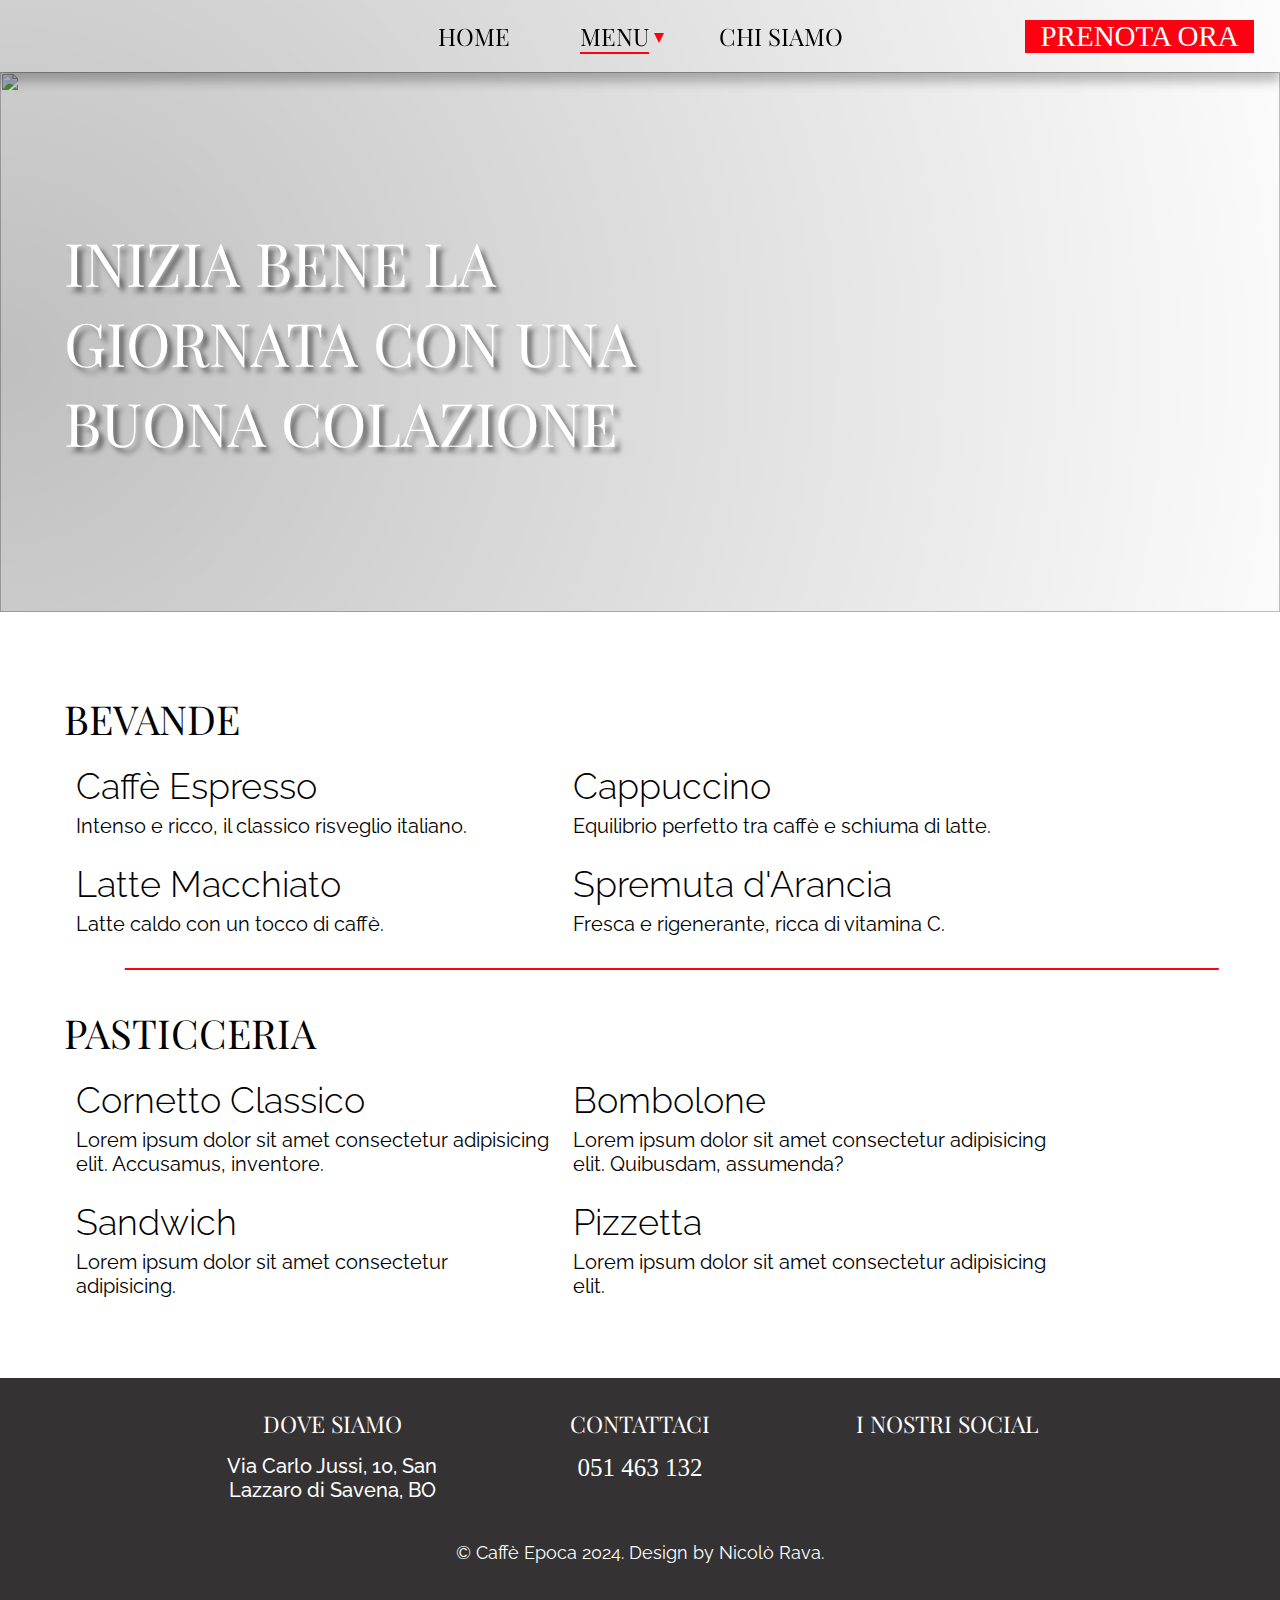
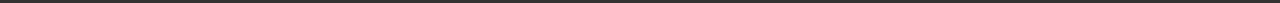
==== aperitivi.html @ e0f31b3a "Add files via upload" ====
<!DOCTYPE html>
<html lang="it">

<head>

    <!-- SET UP -->
    
    <meta charset="UTF-8">
    <meta name="viewport" content="width=device-width, initial-scale=1.0">


    <!-- TITLE -->

    <title>Home</title>


    <!-- LINK -->

    <link rel="stylesheet" href="style.css">

    <!-- GOOGLE FONT -->

    <link rel="preconnect" href="https://fonts.googleapis.com">
<link rel="preconnect" href="https://fonts.gstatic.com" crossorigin>
<link href="https://fonts.googleapis.com/css2?family=Playfair+Display:ital,wght@0,400..900;1,400..900&family=Raleway:ital,wght@0,100..900;1,100..900&display=swap" rel="stylesheet">

</head>

<body>

    <header>

        <nav class="desktop-nav">

            <img src="img/caffe-epoca-logo.svg" alt="" class="logo">

            <ul>
                <li><a href="home.html">HOME</a></li>
                <li class="tendina-button"><p class="tendina-button-text attiva" aria-current="page">MENU</p>
                    <ul class="tendina">
                        <li><a href="colazioni.html">COLAZIONI</a></li>
                        <li><a href="aperitivi.html">APERITIVI</a></li>
                    </ul>
                </li>
                <li><a href="chisiamo.html">CHI SIAMO</a></li>
            </ul>
            
            
            <a href="tel:0516251024" class="cta-nav">Prenota Ora</a>

        </nav>

        <nav class="mobile-nav" id="mobile-nav">

            <ul class="mobile-nav-list">
                
                <img src="img/caffe-epoca-logo.svg" alt="" class="logo">

                <li><a href="home.html">HOME</a></li>
                <li class="tendina-button"><p class="tendina-button-text attiva" aria-current="page">MENU</p>
                    <ul class="tendina">
                        <li><a href="colazioni.html">COLAZIONI</a></li>
                        <li><a href="aperitivi.html">APERITIVI</a></li>
                    </ul>
                </li>
                <li><a href="chisiamo.html">CHI SIAMO</a></li>

                <a href="tel:051463132" class="cta-nav">Prenota Ora</a>
            
            </ul>
            
        </nav>

        <button class="mobile-nav-toggle" aria-controls="mobile-nav" aria-expanded="false">

            <div class="iconrow icon-row-a"></div>
            <div class="iconrow icon-row-b"></div>
            <div class="iconrow icon-row-c"></div>
        
            <span class="visually-hidden">Menu</span>

        </button>
    
    </header>

    <main>

        <section class="hero-menus hero-colazione">

            <img src="img/hero-aperitivi.png" alt="" class="hero-colazione-img">
            <h1>INIZIA BENE LA GIORNATA CON UNA BUONA COLAZIONE</h1>

        </section>

        <section class="menu-section main-colazione">

            <div class="tipo-di-portata bevande">
                <h2>BEVANDE</h2>
                <div class=" portate-del-menu bevande-colazione">

                    <div class="portata">
                        <h3>Caffè Espresso</h3>
                        <p>Intenso e ricco, il classico risveglio italiano.</p>
                    </div>

                    <div class="portata">
                        <h3>Cappuccino</h3>
                        <p>Equilibrio perfetto tra caffè e schiuma di latte.</p>
                    </div>

                    <div class="portata">
                        <h3>Latte Macchiato</h3>
                        <p>Latte caldo con un tocco di caffè.</p>
                    </div>

                    <div class="portata">
                        <h3>Spremuta d'Arancia</h3>
                        <p>Fresca e rigenerante, ricca di vitamina C.</p>
                    </div>

                </div>

            </div>

            <div class="tipo-di-portata cibo">
                <h2>PASTICCERIA</h2>
                <div class=" portate-del-menu cibo-colazione">

                    <div class="portata">
                        <h3>Cornetto Classico</h3>
                        <p>Lorem ipsum dolor sit amet consectetur adipisicing elit. Accusamus, inventore.</p>
                    </div>

                    <div class="portata">
                        <h3>Bombolone</h3>
                        <p>Lorem ipsum dolor sit amet consectetur adipisicing elit. Quibusdam, assumenda?</p>
                    </div>

                    <div class="portata">
                        <h3>Sandwich</h3>
                        <p>Lorem ipsum dolor sit amet consectetur adipisicing.</p>
                    </div>

                    <div class="portata">
                        <h3>Pizzetta</h3>
                        <p>Lorem ipsum dolor sit amet consectetur adipisicing elit.</p>
                    </div>

                </div>

            </div>

        </section>

    </main>

        <!-- FOOTER -->

        <footer>

            <div class="info-wrap">

                <div class="footer-clm">

                    <h4>Dove Siamo</h4>
                    <p>Via Carlo Jussi, 10, San Lazzaro di Savena, BO</p>

                </div>
                <div class="footer-clm">

                    <h4>Contattaci</h4>
                    <a href="tel:051463132">051 463 132</a>

                </div>
                <div class="footer-clm">
                    <h4>I Nostri Social</h4>
                    <div class="social-icons">
                        <a href="https://www.facebook.com/people/Caff%C3%A8-Epoca/100045410925925/?locale=it_IT" target="_blank"><img src="img/facebook.png" alt=""></a>
                        <a href="https://www.instagram.com/caffe.epoca/" target="_blank"><img src="img/instagram.png" alt=""></a>
                    </div>
                </div>

            </div>

            <p class="copyright">&copy Caffè Epoca 2024. Design by Nicolò Rava.</p>

        </footer>

    </main>

    <script src="script.js"></script>

</body>
</html>
---- style.css ----
:root{


    /* HEADLINE */

    --ff-hl: "Playfair Display", serif;
    --fs-hero: 3rem;
    --fs-h2: 4rem;
    --fs-h3: 3.6rem;
    --fs-h4: 2.3rem;


    /*PARAGRAFI*/

    --ff-p: "Raleway", sans-serif;


    /* HEADER */

    --fs-header: 2.4rem;
    --ff-header: "Playfair Display", serif;


    /* WEIGHT */

    --light: 200;
    --semi-light: 300;
    --regular: 400;
    --mid: 500;
    --semi-bold: 600;
    --bold: 700;


    /*COLORI*/

    --rosso: #FF0012;
    --grigio: #343232;
    --shadow: rgba(0, 0, 0, 0.25);
}

html{ scroll-behavior: smooth;
    font-size: clamp(7px, 1vw, 10px);
 }

html p{ font-size: clamp(15px, 2vw, 20px)}

 *{
    box-sizing: border-box;
    margin: 0;
    padding: 0;
 }

 body{
    margin: 0;
    overflow-x: hidden;
 }

 img{
    display: block;
    max-width: 100% ;
 }



h1{
    font-family: var(--ff-hl);
    font-weight: 400;
}

h2{
    font-family: var(--ff-hl);
    font-weight: 400;
    font-size: var(--fs-h2);
}

h3{
    font-family: var(--ff-hl);
    font-weight: 400;
    font-size: var(--fs-h3);
}

h4{
    font-family: var(--ff-hl);
    font-weight: 400;
    font-size: var(--fs-h4);
}

p{ font-family: var(--ff-p); font-weight: var(--regular);}

a{  text-decoration: none; color: currentColor;}

li{ list-style: none;}

/* HOME */

/* HEADER */

header{
    position: sticky;
    top: 0;
    padding-block: 5px;
    background-image: url(img/bg-marmo-header.png);
    background-size: 100% 100%;
    z-index: 100;
    box-shadow: 0 10px 10px var(--shadow);

}

.desktop-nav{
    display: grid;
    grid-template-columns: 1fr 60% 1fr;
}

.logo{
    margin-left: 2vw;
    align-self: center ;
}

ul{
    display: flex;
    align-items: center;
    justify-content: center;
    gap: 70px;
    margin-block: 15px;
}

li{
    font-family: var(--ff-header);
    font-size: var(--fs-header);
    position: relative;
}

li a{
    font-family: var(--ff-header);
    font-size: var(--fs-header);
    position: relative;
}

.tendina {
    display: none;
    position: absolute;
    top: calc(100% + .5rem);
    left: 50%;
    transform: translateX(-50%);
    padding-inline: 1.5em;
    padding-block: .5em;
    text-align: center;
    background-color: rgba(255, 255, 255, 0.629);
    backdrop-filter: blur(10px);
    -webkit-backdrop-filter: blur(10px);
    box-shadow: 
    5px 5px 5px var(--shadow),
    -5px 5px 5px var(--shadow);
    
    li:nth-child(1){
    position: relative;
    }

    li:nth-child(1)::after{
        content: '';
        position: absolute;
        left: 50%;
        transform: translateX(-50%);
        bottom: -13px;
        height: 2px;
        width: 80%;
        background: var(--rosso);
    }

    li:nth-child(2){
        margin-top: 20px;
    }
} 

.tendina.show-desktop{
    display: block;
}

.tendina-button{
    cursor: pointer;
}

.tendina-button-text{
    position: relative;
    width: max-content;
    font-family: var(--ff-header);
    font-size: var(--fs-header);
}

.tendina-button-text::before{
    content: '';
    position: absolute;
    top: 50%;
    transform: translateY(-30%);
    left: 108%;
    width: 0;
    height: 0;
    border-right: 5px solid transparent;
    border-left: 5px solid transparent;
    border-top: 10px solid var(--rosso);
}


.attiva{
    position: relative;
}

.attiva::after{
    content: '';
    position: absolute;
    bottom: -2px;
    left: 0;
    height: 2px;
    width: 100%;
    background-color: var(--rosso);
}

.attiva a:hover::after {
    transform: scaleX(0);
}


li:not(.tendina>*)::after{
    content:'';
    position:absolute;
    bottom:-4px;
    left:0;
    height:2px;
    background-color:var(--rosso);
    transform:scaleX(0);
    transition:transform 0.3s;
    width:100%;
}

li:not(.tendina>*):hover::after{
            transform:scaleX(1);
}



.cta-nav{
    background-color: var(--rosso);
    color: white;
    font-size: 2.9rem;
    text-transform: uppercase;
    margin-block: auto;
    margin-right: 2vw;
    place-self: end;
    padding-inline: .54em;
    height: min-content;
    width: max-content;
}


.mobile-nav, .mobile-nav-toggle{ display: none}

.visually-hidden{
    position: absolute;
    width: 1px;
    height: 1px;
    padding: 0;
    margin: -1px;
    overflow: hidden;
    clip: rect( 0, 0, 0, 0);
    white-space: nowrap;
    border: 0;
}

.hamburger-icon{
    display: none;
}

@media(max-width: 880px){

    .desktop-nav{ display: none;}

    header.white-bg{
        background: white;
        -webkit-backdrop-filter: none;
        backdrop-filter: none;
    }

    .mobile-nav{
        display: block;
        height: 100vh;
        width: 100vw;
        position: fixed;
        top:0;
        left: 100%;
        display: flex;
        align-items: center;
        justify-content: center;
        background: white;
        transition: transform ease-in-out 1.2s;
        z-index: 5;

        .mobile-nav-list{
            flex-direction: column;
        }

    }

    .mobile-nav.visible{
        position: fixed;
        top: 0;
        transform: translateX(-100%);
        z-index: 5;
    }

    .mobile-nav-toggle {
        display: flex;
        flex-direction: column;
        gap: 5px;
        margin-inline: auto;
        padding-block: 10px;
        width: 35px;
        background: none;
        border: none;
        cursor: pointer;
        position: relative;
        z-index: 10;
    }

    .iconrow {
        background-color: var(--rosso);
        width: 35px;
        height: 3px;
        transition: transform 1.3s, opacity 400ms linear;
    }

    .open.icon-row-a {
        transform: translateY(8px) rotate(45deg);
        z-index: 10;
    }

    .open.icon-row-b {
        opacity: 0;
    }

    .open.icon-row-c {
        transform: translateY(-8px) rotate(-45deg);
        z-index: 10;
    }

    .tendina-button-text{
        align-self: center;
        text-align: center;
        left: 50%;
        transform: translateX(-50%);
    }

    .tendina{
        display: none;
        text-align: center;
        background-color: white;
        box-shadow: none;

        li:nth-child(1)::after{
            content: '';
            display: none;
        }
    } 

    .tendina.show-desktop{
        display: none;
    }

    .tendina.show-mobile {
        display: block;    
        position: relative;
        top: 0px;
        left: 50%;
        transform: translateX(-50%);
    }

    .cta-nav{ margin: 0;
    align-self: center ;}

    .menu-img{
        z-index: 100;
    }



}


/* HERO HOME */

.hero-home{
    position: relative;
    display: flex;
    flex-direction: column;
    gap: 50px;
    margin-inline: auto;
    margin-block: 50px;
    text-align: center;
}

.hero-home-wrap{
    display: flex;
    align-items: center;
    gap: 30px;
    justify-content: center;

    img{ width: 250px;}

    h1{ font-size: var(--fs-hero);}
}
.subheader-hero{
    margin-top: 15px;
    font-size: var(--fs-header);
}

.hero-home-imgs{
    display: grid;
    grid-template-columns: 1fr 50% 1fr;
    gap: 30px;
    width: 100%;
    height: 550px;
    place-items: center;
    margin-inline: auto;
    justify-content: center ;
    background-image: url(img/hero-bg-marmo.png);
    background-repeat: no-repeat;
    background-size: 100% 100%;
    box-shadow: 
        0px 10px 10px var(--shadow),
        0 -10px 10px var(--shadow);
        height: max-content;

    .img-laterali-s,
    .img-laterali-d{ height: 50%; object-fit: cover;}

    .img-laterali-d{ place-self: center start;}
    .img-laterali-s{ place-self: center end;}
}

/* LINK HERO SERV */

.link-hero-serv{
    display: flex;
    justify-content: center;
    align-items: center;
    margin-inline: 10%;
    position: relative;
    margin-top: 85px;
}

@media (max-width: 960px) {

    .hero-home{
        margin-bottom: 30px;
    }

    .hero-home-wrap{
        flex-direction: column;
        gap: 20px;

        img{width:175px}
    }

    .hero-home-imgs{
        display: flex;
        flex-direction: column;
        align-items: center;
        justify-content: center;
        background-image: url(img/hero-bg-marmo.png);
        background-repeat: no-repeat;
        background-size: 100% 30%;
        background-repeat: repeat-y;
        padding-block: 20px;

        img:not(.img-centrale){
            width: 65%
        }
    }

    .link-hero-serv{
        margin-top: 0px;
        width: 90%;
        margin-inline: auto;
    }

}

/* SERVIZI */

.servizi{
    display: block;
    margin: auto;
    text-align: center;
    color: white;   
    background-color: var(--grigio);
    width: 50%;
    padding: 50px;
}

.contenitore-servizi{
    background-clip: text;
    display: block;
    margin: auto;
}

.servizio{
    display: flex;
    justify-content: center;
    align-items: center;

    img{ width:50%; object-fit:cover;}
}

.servizio-text{
    width: 50%;
    p{ width: 80%; margin-inline: auto; margin-top: 10px;}
}

@media (max-width: 1300px){
    .servizi{
        width: 80%;
        padding: 0;
    }
}

@media (max-width: 960px){
    .servizi{
        width: 100%;
        padding: 0;
    }

    .servizio-text{
        p{display: none;}
        h2{
            font-size: calc(var(--fs-h2) * .85);
        }
    }
}


/* REVIEW */

.review-section{
    display: block;
    margin-inline: auto;
    text-align: center;
    margin-block: 55px;

    h2{ margin-bottom: 30px;}
}

.reviews{
    display: flex;
    justify-content: center;
    gap: 10%;
    margin-inline: 20px;
}


.card-review{
    background-image:
        linear-gradient(rgba(0, 0, 0, 0.269), black),
        url(img/bg-review-provv.png);
    background-repeat: no-repeat;
    height: 400px;
    width: 290px;
    padding-top: 45px;
    color: white;
    box-shadow: 14px 14px 8px var(--shadow);

    h3,
    p {
        /* width: 80%; */
        margin-inline: auto;
        text-align: center;
    }

    h3{
        margin-bottom: 15px;
    }

    p{
        font-weight: var(--regular);
       font-size: 16px;
       line-height: 150%;
       width: 80%;
    }

    .stelle{
        display: block;
        margin-inline: auto;
        margin-bottom: 15px;
        width: 40%;
    }
}

@media (max-width: 880px) {
    .reviews{
        flex-direction: column;
        gap: 40px;
        align-items: center;
    }

    .card-review{
        height: max-content;
        padding-bottom: 50px;
        margin: 0;
    }
}


/* MAPPA */

.mappa-section{
    margin-block: 100px;
    display: block;
    margin-inline: auto;
    text-align: center;
    overflow: hidden;
    h2{ margin-bottom: 30px;}
}

.contenitore-mappa{
    display: block;
    margin-inline: auto;
    position: relative;
    width: 80%;
}


.mappa-text{
    position: absolute;
    top: 5%;
    right: 2.1%;
    text-align: left;
    color: white;
    background-color: var(--grigio);
    padding: 2em;
    z-index: 5;
}

.mappa{
    display: block;
    position: relative;
    width: 100%;
    margin-inline: auto;
    margin-block: 0;
}

.mappa-iframe{
    position: relative;
    width: 100%;
    height: 100%;
    aspect-ratio: 16 / 6;
    margin-inline: auto;
}

.mappa::after,
.mappa::before{
    content: '';
    position: absolute;
    width: 70px;
    aspect-ratio: 1;
    box-shadow: 0px 15px 10px -15px black;
    z-index: 5;
}

.mappa::before{
    top: -40px;
    left: -40px;
    rotate: -45deg;
    background-color: white;
}

.mappa::after{
    bottom: -40px;
    right: -40px;
    rotate: 135deg;
    background-color: white;
}

@media (max-width: 960px){

    .mappa-section{
        margin-block: 50px;
        h2{ margin-bottom: 30px;}
    }

    .mappa{
        width: 100%;
        aspect-ratio: 16 / 12;
    }

    .mappa-text{
        display: block;
        position: relative;
        left: 0;
        text-align: left;
        color: white;
        background-color: var(--grigio);
        padding: 2em;
        margin-inline: auto;
        width: 80%;
    }

    .contenitore-mappa{
        display: flex;
        flex-direction: column;
        gap: 30px;
        width: 100%;
    }
}


/* FOOTER */

footer{
    background-color: var(--grigio);
    display: flex;
    flex-direction: column;
    align-items: center;
    justify-content: center;
}


.info-wrap{
    margin-top: 30px;
    display: flex;
    text-align: center;
    gap: 3%;
    width: 70%;

    p{
        color: white;
        font-weight: var(--mid);
        text-align: center;
    }

    h4{
        color: white;
        font-weight: var(--mid);
        text-align: center;
    }
    
    a{
        color: white;
        font-size: clamp(20px , 2vw, 25px);
    }
}

.footer-clm{
    width: 100%;
    display: flex;
    flex-direction: column;
    gap: 15px;

    h4{
        font-size: var(--fs-h4);
        font-weight: var(--regular);
        text-transform: uppercase;
    }
}

.social-icons{
    display: flex;
    gap: 10%;
    justify-content: center;

    img{
        width: 60px;
    }
}

.copyright{
    margin-block: 40px;
    color: white;
    font-size: clamp(13px, 2vw, 18px);
}

@media (max-width: 700px) {
    .info-wrap{
        flex-direction: column;
        gap: 30px;

        img{
            width: 50px;
        }
    }
}


/* MENU */

/* COLAZIONE */

/* HERO COLAZIONE */

.hero-menus{
    position: relative;
    height: 60vh;

    img{
        position: fixed;
        width: 100%;
        height: 60vh;
        object-fit: cover;
        z-index: -2;
        
        }

    h1{
        font-size: 6rem;
        color: white;
        text-shadow: 5px 5px 5px rgba(0, 0, 0, 0.5);
        position: absolute;
        top: 50%;
        left: 5%;
        transform: translateY(-50%);
        width: 50%;
        z-index: 15;
    }
}

.hero-menus::before{
    content: '';
    width: 100%;
    height: 100%;
    position: fixed;
    left: 0;
    top: 0;
    background: radial-gradient(circle at 0% 40%, rgba(0, 0, 0, .25), rgba(0, 0, 0, 0));
    z-index: -1;
}

@media (max-width: 560px) {

    .hero-menus{
        position: relative;
        height: 50vh;
    
        h1{
            font-size: 5.5rem;
            width: min-content;
            top: 50%;
            left: 50%;
            transform: translate(-50%, -50%);
            text-align: center;
            min-width: 250px;
        }
    }

    .hero-menus::before{
        background: radial-gradient(circle at center, rgba(0, 0, 0, .25), rgba(0, 0, 0, 0));
    }

}


/*  MAIN COLAIZONI */

.menu-section{
    display: flex;
    position: relative;
    flex-direction: column;
    gap: 70px;
    padding-block: 80px;
    background: white;
    z-index: 10;
    
    
    h2{ 
        margin-bottom: 20px;
    }

    h3{
        font-family: var(--ff-p);
        font-weight: var(--semi-light);
        margin-bottom: 7px ;
    }

    & > *{ position: relative;}

    & > *:not(:last-child)::after{
        content: '';
        position: absolute;
        left: 50%;
        transform: translateX(-50%);
        bottom: -34px;
        width: 90%;
        height: 2px;
        background-color: var(--rosso);
    }
}



.tipo-di-portata{
    margin-left: 5%
}

.portate-del-menu{
    display: grid;
    width: 80%;
    margin-left: 1%;
    gap: 20px;
}

.bevande-colazione{
    grid-template-columns: 1fr 1fr;
    grid-template-rows: 1fr 1fr;
    row-gap: 25px;
}

.cibo-colazione{
    grid-template-columns: 1fr 1fr;
    grid-template-rows: 1fr 1fr;
    row-gap: 25px;

}


@media (min-width: 1300px) {

    .tipo-di-portata h2{
        margin-left: 19%;
    }

    .portate-del-menu{
        width: 60%;
        margin-inline: auto;
    }

    .menu-section{
        
        & > *:not(:last-child)::after{
        content: '';
        position: absolute;
        left: 45%;
        transform: translateX(-50%);
        bottom: -34px;
        width: 40%;
        height: 2px;
        background-color: var(--rosso);
        }
    }
}

@media (max-width: 580px) {

    .tipo-di-portata *{
        grid-template-columns: 1fr;
        align-self: center;
        text-align: left;
        
    }

    .portate-del-menu{
        display: grid;
        width: 90%;
        margin-left: 0;
        margin-inline: auto;
    }

}
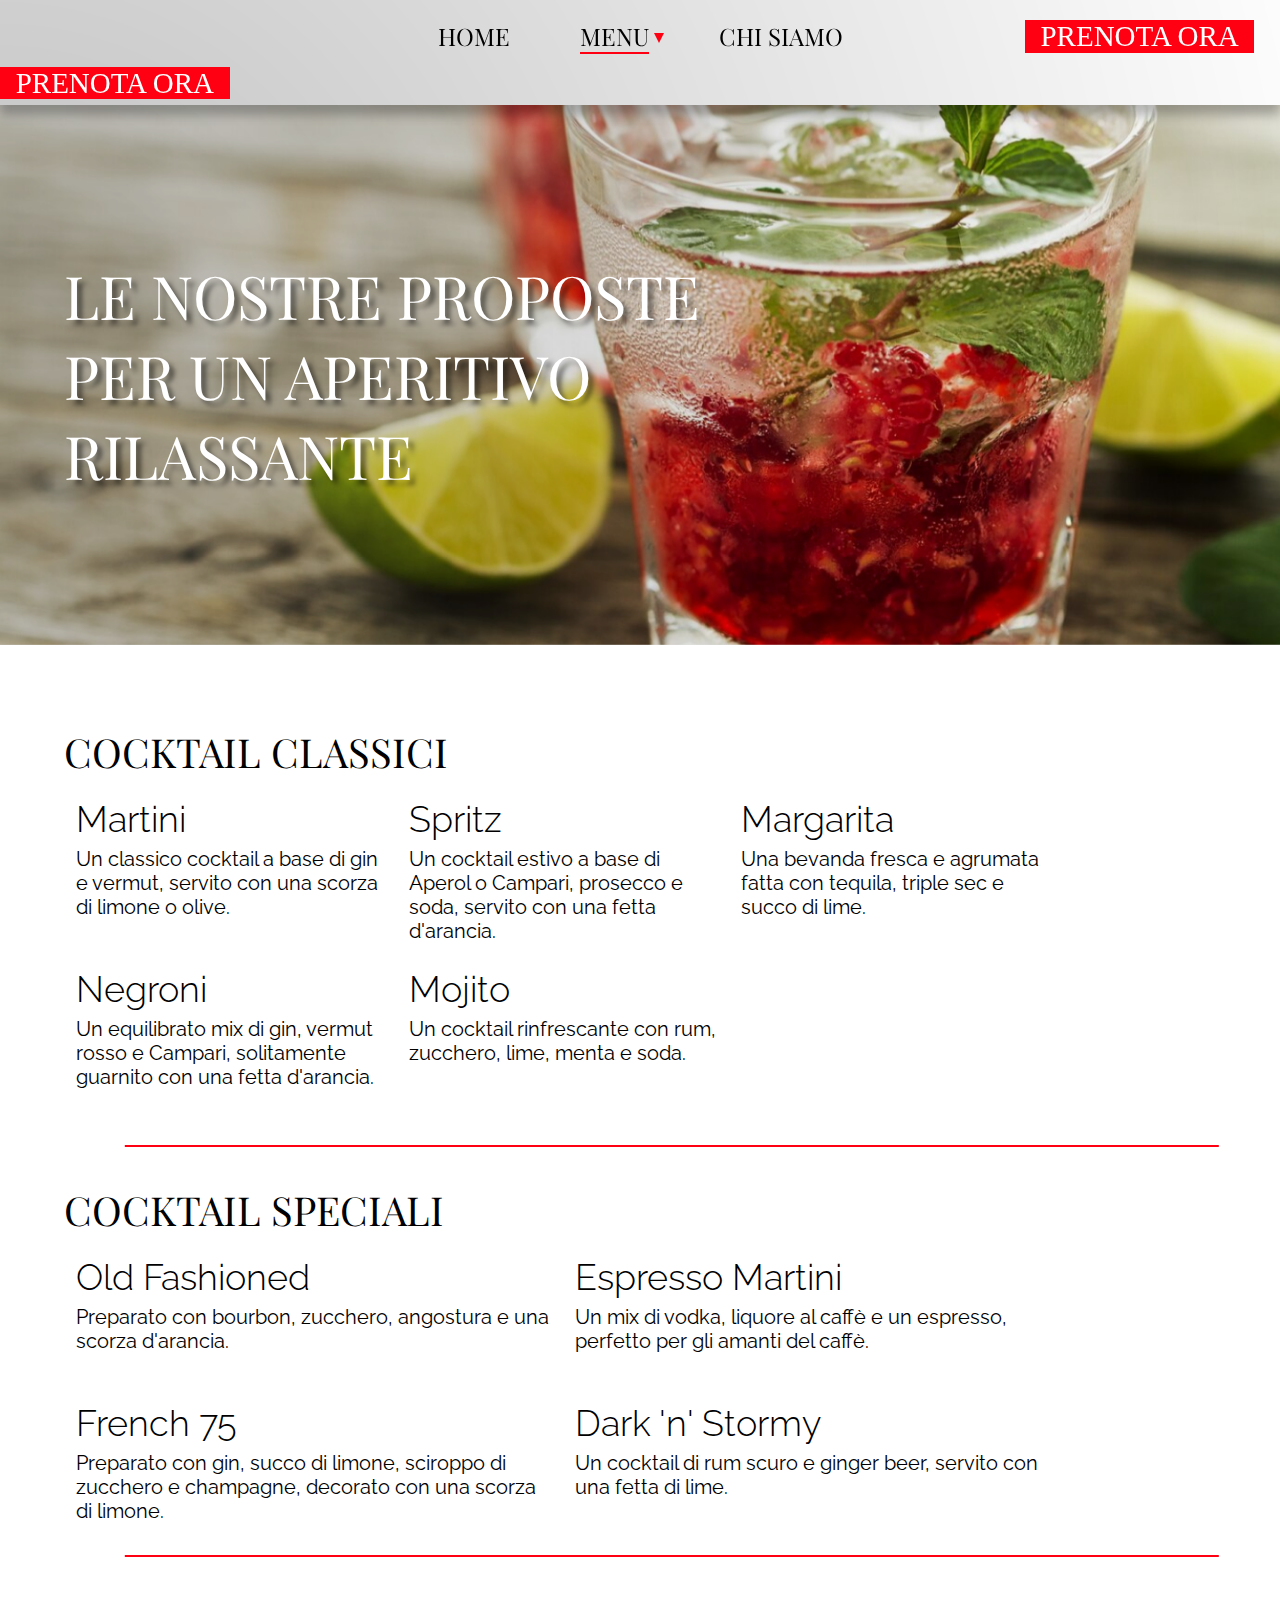
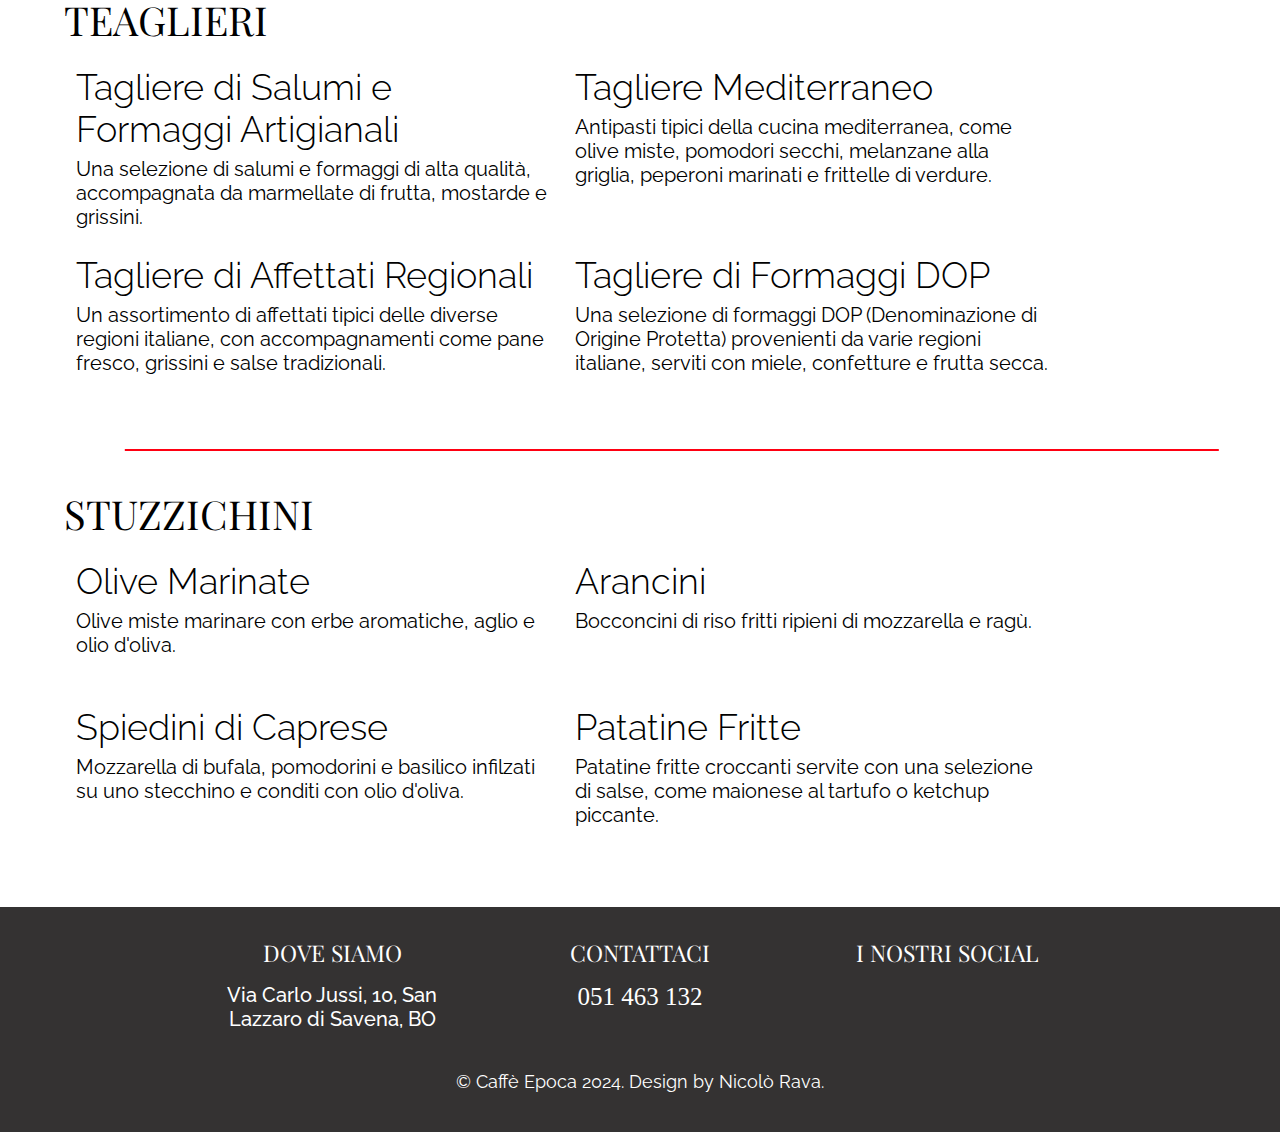
==== commit d76cc90c: "Add files via upload" ====
--- a/aperitivi.html
+++ b/aperitivi.html
@@ -57,7 +57,7 @@
                 <img src="img/caffe-epoca-logo.svg" alt="" class="logo">
 
                 <li><a href="home.html">HOME</a></li>
-                <li class="tendina-button"><p class="tendina-button-text attiva" aria-current="page">MENU</p>
+                <li class="tendina-button"><a href="#" class="tendina-button-text attiva" aria-current="page">MENU</a>
                     <ul class="tendina">
                         <li><a href="colazioni.html">COLAZIONI</a></li>
                         <li><a href="aperitivi.html">APERITIVI</a></li>
@@ -70,16 +70,22 @@
             </ul>
             
         </nav>
-
-        <button class="mobile-nav-toggle" aria-controls="mobile-nav" aria-expanded="false">
-
-            <div class="iconrow icon-row-a"></div>
-            <div class="iconrow icon-row-b"></div>
-            <div class="iconrow icon-row-c"></div>
+       
+        <div class="mobile-header">
+
+            <a href="tel:051463132" class="cta-nav">Prenota Ora</a>
+       
+            <button class="mobile-nav-toggle" aria-controls="mobile-nav" aria-expanded="false">
+    
+                <div class="iconrow icon-row-a"></div>
+                <div class="iconrow icon-row-b"></div>
+                <div class="iconrow icon-row-c"></div>
+    
+                <span class="visually-hidden">Menu</span>
+    
+            </button>
         
-            <span class="visually-hidden">Menu</span>
-
-        </button>
+        </div>
     
     </header>
 
@@ -88,62 +94,123 @@
         <section class="hero-menus hero-colazione">
 
             <img src="img/hero-aperitivi.png" alt="" class="hero-colazione-img">
-            <h1>INIZIA BENE LA GIORNATA CON UNA BUONA COLAZIONE</h1>
+            <h1>LE NOSTRE PROPOSTE PER UN APERITIVO RILASSANTE</h1>
 
         </section>
 
         <section class="menu-section main-colazione">
 
-            <div class="tipo-di-portata bevande">
-                <h2>BEVANDE</h2>
-                <div class=" portate-del-menu bevande-colazione">
-
-                    <div class="portata">
-                        <h3>Caffè Espresso</h3>
-                        <p>Intenso e ricco, il classico risveglio italiano.</p>
-                    </div>
-
-                    <div class="portata">
-                        <h3>Cappuccino</h3>
-                        <p>Equilibrio perfetto tra caffè e schiuma di latte.</p>
-                    </div>
-
-                    <div class="portata">
-                        <h3>Latte Macchiato</h3>
-                        <p>Latte caldo con un tocco di caffè.</p>
-                    </div>
-
-                    <div class="portata">
-                        <h3>Spremuta d'Arancia</h3>
-                        <p>Fresca e rigenerante, ricca di vitamina C.</p>
-                    </div>
-
-                </div>
-
-            </div>
-
-            <div class="tipo-di-portata cibo">
-                <h2>PASTICCERIA</h2>
-                <div class=" portate-del-menu cibo-colazione">
-
-                    <div class="portata">
-                        <h3>Cornetto Classico</h3>
-                        <p>Lorem ipsum dolor sit amet consectetur adipisicing elit. Accusamus, inventore.</p>
-                    </div>
-
-                    <div class="portata">
-                        <h3>Bombolone</h3>
-                        <p>Lorem ipsum dolor sit amet consectetur adipisicing elit. Quibusdam, assumenda?</p>
-                    </div>
-
-                    <div class="portata">
-                        <h3>Sandwich</h3>
-                        <p>Lorem ipsum dolor sit amet consectetur adipisicing.</p>
-                    </div>
-
-                    <div class="portata">
-                        <h3>Pizzetta</h3>
-                        <p>Lorem ipsum dolor sit amet consectetur adipisicing elit.</p>
+            <div class="tipo-di-portata cocktail-classici">
+                <h2>COCKTAIL CLASSICI</h2>
+                <div class=" portate-del-menu cocktail-classici-aperitivi">
+
+                    <div class="portata">
+                        <h3>Martini</h3>
+                        <p>Un classico cocktail a base di gin e vermut, servito con una scorza di limone o olive.</p>
+                    </div>
+
+                    <div class="portata">
+                        <h3>Spritz</h3>
+                        <p>Un cocktail estivo a base di Aperol o Campari, prosecco e soda, servito con una fetta d'arancia.</p>
+                    </div>
+
+                    <div class="portata">
+                        <h3>Margarita</h3>
+                        <p>Una bevanda fresca e agrumata fatta con tequila, triple sec e succo di lime.</p>
+                    </div>
+
+                    <div class="portata">
+                        <h3>Negroni</h3>
+                        <p>Un equilibrato mix di gin, vermut rosso e Campari, solitamente guarnito con una fetta d'arancia.</p>
+                    </div>
+
+                    <div class="portata">
+                        <h3>Mojito</h3>
+                        <p>Un cocktail rinfrescante con rum, zucchero, lime, menta e soda.</p>
+                    </div>
+
+                </div>
+
+            </div>
+
+            <div class="tipo-di-portata cocktail-speciali">
+                <h2>COCKTAIL SPECIALI</h2>
+                <div class=" portate-del-menu cocktail-speciali-aperitivi">
+
+                    <div class="portata">
+                        <h3>Old Fashioned</h3>
+                        <p>Preparato con bourbon, zucchero, angostura e una scorza d'arancia.</p>
+                    </div>
+
+                    <div class="portata">
+                        <h3>Espresso Martini</h3>
+                        <p>Un mix di vodka, liquore al caffè e un espresso, perfetto per gli amanti del caffè.</p>
+                    </div>
+
+                    <div class="portata">
+                        <h3>French 75</h3>
+                        <p>Preparato con gin, succo di limone, sciroppo di zucchero e champagne, decorato con una scorza di limone.</p>
+                    </div>
+
+                    <div class="portata">
+                        <h3>Dark 'n' Stormy</h3>
+                        <p>Un cocktail di rum scuro e ginger beer, servito con una fetta di lime.</p>
+                    </div>
+
+                </div>
+
+            </div>
+
+            <div class="tipo-di-portata taglieri">
+                <h2>TEAGLIERI</h2>
+                <div class=" portate-del-menu taglieri-aperitivi">
+
+                    <div class="portata">
+                        <h3>Tagliere di Salumi e Formaggi Artigianali</h3>
+                        <p>Una selezione di salumi e formaggi di alta qualità, accompagnata da marmellate di frutta, mostarde e grissini.</p>
+                    </div>
+
+                    <div class="portata">
+                        <h3>Tagliere Mediterraneo</h3>
+                        <p>Antipasti tipici della cucina mediterranea, come olive miste, pomodori secchi, melanzane alla griglia, peperoni marinati e frittelle di verdure.</p>
+                    </div>
+
+                    <div class="portata">
+                        <h3>Tagliere di Affettati Regionali</h3>
+                        <p>Un assortimento di affettati tipici delle diverse regioni italiane, con accompagnamenti come pane fresco, grissini e salse tradizionali.</p>
+                    </div>
+
+                    <div class="portata">
+                        <h3>Tagliere di Formaggi DOP</h3>
+                        <p>Una selezione di formaggi DOP (Denominazione di Origine Protetta) provenienti da varie regioni italiane, serviti con miele, confetture e frutta secca.</p>
+                    </div>
+
+                </div>
+
+            </div>
+
+            <div class="tipo-di-portata stuzzichini">
+                <h2>STUZZICHINI</h2>
+                <div class=" portate-del-menu stuzzichini-aperitivi">
+
+                    <div class="portata">
+                        <h3>Olive Marinate</h3>
+                        <p>Olive miste marinare con erbe aromatiche, aglio e olio d'oliva.</p>
+                    </div>
+
+                    <div class="portata">
+                        <h3>Arancini</h3>
+                        <p>Bocconcini di riso fritti ripieni di mozzarella e ragù.</p>
+                    </div>
+
+                    <div class="portata">
+                        <h3>Spiedini di Caprese</h3>
+                        <p>Mozzarella di bufala, pomodorini e basilico infilzati su uno stecchino e conditi con olio d'oliva.</p>
+                    </div>
+
+                    <div class="portata">
+                        <h3>Patatine Fritte</h3>
+                        <p>Patatine fritte croccanti servite con una selezione di salse, come maionese al tartufo o ketchup piccante.</p>
                     </div>
 
                 </div>
@@ -187,7 +254,7 @@
         </footer>
 
     </main>
-
+    
     <script src="script.js"></script>
 
 </body>
--- a/style.css
+++ b/style.css
@@ -148,15 +148,15 @@
     background-color: rgba(255, 255, 255, 0.629);
     backdrop-filter: blur(10px);
     -webkit-backdrop-filter: blur(10px);
-    box-shadow: 
+    box-shadow:
     5px 5px 5px var(--shadow),
     -5px 5px 5px var(--shadow);
-    
+
     li:nth-child(1){
     position: relative;
     }
 
-    li:nth-child(1)::after{
+    li:nth-child(1)::before{
         content: '';
         position: absolute;
         left: 50%;
@@ -164,13 +164,13 @@
         bottom: -13px;
         height: 2px;
         width: 80%;
-        background: var(--rosso);
+        background: var(--grigio);
     }
 
     li:nth-child(2){
         margin-top: 20px;
     }
-} 
+}
 
 .tendina.show-desktop{
     display: block;
@@ -215,12 +215,9 @@
     background-color: var(--rosso);
 }
 
-.attiva a:hover::after {
-    transform: scaleX(0);
-}
-
-
-li:not(.tendina>*)::after{
+
+
+a::after{
     content:'';
     position:absolute;
     bottom:-4px;
@@ -232,7 +229,7 @@
     width:100%;
 }
 
-li:not(.tendina>*):hover::after{
+a:hover::after{
             transform:scaleX(1);
 }
 
@@ -359,14 +356,14 @@
             content: '';
             display: none;
         }
-    } 
+    }
 
     .tendina.show-desktop{
         display: none;
     }
 
     .tendina.show-mobile {
-        display: block;    
+        display: block;
         position: relative;
         top: 0px;
         left: 50%;
@@ -424,7 +421,7 @@
     background-image: url(img/hero-bg-marmo.png);
     background-repeat: no-repeat;
     background-size: 100% 100%;
-    box-shadow: 
+    box-shadow:
         0px 10px 10px var(--shadow),
         0 -10px 10px var(--shadow);
         height: max-content;
@@ -490,7 +487,7 @@
     display: block;
     margin: auto;
     text-align: center;
-    color: white;   
+    color: white;
     background-color: var(--grigio);
     width: 50%;
     padding: 50px;
@@ -710,84 +707,6 @@
     }
 }
 
-
-/* FOOTER */
-
-footer{
-    background-color: var(--grigio);
-    display: flex;
-    flex-direction: column;
-    align-items: center;
-    justify-content: center;
-}
-
-
-.info-wrap{
-    margin-top: 30px;
-    display: flex;
-    text-align: center;
-    gap: 3%;
-    width: 70%;
-
-    p{
-        color: white;
-        font-weight: var(--mid);
-        text-align: center;
-    }
-
-    h4{
-        color: white;
-        font-weight: var(--mid);
-        text-align: center;
-    }
-    
-    a{
-        color: white;
-        font-size: clamp(20px , 2vw, 25px);
-    }
-}
-
-.footer-clm{
-    width: 100%;
-    display: flex;
-    flex-direction: column;
-    gap: 15px;
-
-    h4{
-        font-size: var(--fs-h4);
-        font-weight: var(--regular);
-        text-transform: uppercase;
-    }
-}
-
-.social-icons{
-    display: flex;
-    gap: 10%;
-    justify-content: center;
-
-    img{
-        width: 60px;
-    }
-}
-
-.copyright{
-    margin-block: 40px;
-    color: white;
-    font-size: clamp(13px, 2vw, 18px);
-}
-
-@media (max-width: 700px) {
-    .info-wrap{
-        flex-direction: column;
-        gap: 30px;
-
-        img{
-            width: 50px;
-        }
-    }
-}
-
-
 /* MENU */
 
 /* COLAZIONE */
@@ -804,7 +723,7 @@
         height: 60vh;
         object-fit: cover;
         z-index: -2;
-        
+
         }
 
     h1{
@@ -836,7 +755,7 @@
     .hero-menus{
         position: relative;
         height: 50vh;
-    
+
         h1{
             font-size: 5.5rem;
             width: min-content;
@@ -865,9 +784,9 @@
     padding-block: 80px;
     background: white;
     z-index: 10;
-    
-    
-    h2{ 
+
+
+    h2{
         margin-bottom: 20px;
     }
 
@@ -901,22 +820,15 @@
     display: grid;
     width: 80%;
     margin-left: 1%;
-    gap: 20px;
-}
-
-.bevande-colazione{
     grid-template-columns: 1fr 1fr;
     grid-template-rows: 1fr 1fr;
-    row-gap: 25px;
-}
-
-.cibo-colazione{
-    grid-template-columns: 1fr 1fr;
-    grid-template-rows: 1fr 1fr;
-    row-gap: 25px;
-
-}
-
+    gap: 25px;
+}
+
+
+.portate-del-menu.cocktail-classici-aperitivi{
+    grid-template-columns: 1fr 1fr 1fr;
+}
 
 @media (min-width: 1300px) {
 
@@ -930,7 +842,7 @@
     }
 
     .menu-section{
-        
+
         & > *:not(:last-child)::after{
         content: '';
         position: absolute;
@@ -950,7 +862,7 @@
         grid-template-columns: 1fr;
         align-self: center;
         text-align: left;
-        
+
     }
 
     .portate-del-menu{
@@ -963,3 +875,311 @@
 }
 
 
+
+/* PAGINA CHI SIAMO */
+
+/* CHI SIAMO HERO */
+
+.hero-chisiamo{
+
+    position: relative;
+    height: 55vh;
+
+    img{
+        width: 100vw;
+        height: 100%;
+        object-fit: cover;
+        filter: grayscale();
+        z-index: -1;
+    }
+
+    p{
+        font-family: 'AT Liberty STD Regular';
+        color: white;
+        font-size: 22.5rem;
+        position: absolute;
+        top: 50%;
+        left: 50%;
+        transform: translate(-50%, -67.5%);
+        text-shadow: -7.5px -2px 0 black;
+    }
+}
+
+
+/* TIMELINE CHI SIAMO*/
+
+.timeline-section{
+    position: relative;
+    height: 1200px;
+}
+
+.timeline{
+    width: 100%;
+    height: 100%;
+    position: absolute;
+    top: 0;
+    --q-diagonal: 88.5px;
+
+    .linea{
+        position: absolute;
+        top: 0;
+        left: 50%;
+        transform: translateX(-50%);
+        height: 1200px;
+        width: 8px;
+        background: var(--grigio);
+    }
+
+    .q{
+
+        position: absolute;
+        left: 50%;
+        transform: rotate(135deg);
+        translate: -50% 0;
+        width: 125px;
+        aspect-ratio: 1;
+        background: var(--grigio);
+    }
+
+    .q-start{
+        top: calc(200px - var(--q-diagonal) + 23px);
+    }
+
+    .q-mid{
+        top: calc(600px - var(--q-diagonal) + 23px);
+    }
+
+    .q-end{
+        top: calc(1000px - var(--q-diagonal) + 23px);
+    }
+
+    p{
+        position: absolute;
+        top: 0;
+        left: 50%;
+        transform: translateX(-50%);
+        color: white;
+        font-size: 5rem;
+        font-family: var(--ff-header);
+        font-weight: var(--regular);
+        letter-spacing: 4px;
+    }
+
+    .p-start{
+        top: calc(200px - .9em);
+    }
+
+    .p-mid{
+        top: calc(600px - .9em);
+    }
+
+    .p-end{
+        font-size: 4.5rem;
+        top: calc(1000px - .8em);
+    }
+}
+
+
+/* TIMELINE CONTENT */
+
+.timeline-content{
+    display: flex;
+    flex-direction: column;
+    position: relative;
+    width: 90%;
+    justify-content: center;
+    align-items: center;
+    margin-inline: auto;
+}
+
+.timeline-row{
+    display: flex;
+    justify-content: space-between;
+    height: 400px;
+    align-items: center;
+
+    img{
+        /* height: 150px; */
+        height: clamp(150px, 20vw, 300px);
+        object-fit: cover;
+    }
+
+    .timeline-text{
+        text-align: center;
+        width: 35%;
+        h2{ margin-bottom: 20px}
+        p{ line-height: 150%;}
+    }
+}
+
+.anno{ display: none;}
+
+
+@media (max-width: 730px) {
+
+    .final-section-about{
+        display: none;
+    }
+    .timeline{
+        display: none;
+    }
+
+    .timeline-section {
+        height: fit-content;
+    }
+
+    .timeline-content{
+        gap: 50px;
+    }
+
+    .timeline-row{
+        position: relative;
+        flex-direction: column;
+        justify-content: center;
+        width: 100vw;
+        height: fit-content;
+        gap:40px;
+
+
+        
+        img{
+            width: 100%;
+            height: auto;
+        }    
+        
+
+
+        .timeline-text:not(.anno){
+            background-color: white;
+            width: 80%;
+
+            h2{ text-transform: uppercase;}
+        }
+        
+
+    }
+
+        .reverse-row{
+            flex-direction: column-reverse;
+        }
+
+        @font-face {
+            font-family: 'AT Liberty Std Regular';
+            src: url('AT\ Liberty\ Std\ Regular/') format('onetype');
+        }
+
+        .timeline-text .anno{
+            display: block;
+            position: relative;
+            right: 12.5%;
+            width: 100vw;
+            margin-block: 60px 35px;
+            padding-bottom: 15px;
+            font-family: 'AT Liberty Std Regular', serif;
+            font-size: 50px;
+            font-style: italic;
+            background: var(--rosso);
+            color: white;
+        }
+}
+
+/* IMMAGINE FINALE  CHI SIAMO */
+
+.final-section-about{
+    position: relative;
+
+    img{
+        z-index: -1;
+    }
+    p{
+        color: white;
+        font-size: 17rem;
+        position: absolute;
+        top: 50%;
+        left: 50%;
+        transform: translate(-50%, -67.5%);
+        text-shadow: -7.5px -2px 0 black;
+    }
+}
+
+.final-about-img{
+    width: 100vw;
+    height: 65vh;
+    object-fit: cover;
+}
+
+/* FOOTER */
+
+footer{
+    background-color: var(--grigio);
+    display: flex;
+    flex-direction: column;
+    align-items: center;
+    justify-content: center;
+}
+
+
+.info-wrap{
+    margin-top: 30px;
+    display: flex;
+    text-align: center;
+    gap: 3%;
+    width: 70%;
+
+    p{
+        color: white;
+        font-weight: var(--mid);
+        text-align: center;
+    }
+
+    h4{
+        color: white;
+        font-weight: var(--mid);
+        text-align: center;
+    }
+
+    a{
+        color: white;
+        font-size: clamp(20px , 2vw, 25px);
+    }
+}
+
+.footer-clm{
+    width: 100%;
+    display: flex;
+    flex-direction: column;
+    gap: 15px;
+
+    h4{
+        font-size: var(--fs-h4);
+        font-weight: var(--regular);
+        text-transform: uppercase;
+    }
+}
+
+.social-icons{
+    display: flex;
+    gap: 10%;
+    justify-content: center;
+
+    img{
+        width: 60px;
+    }
+}
+
+.copyright{
+    margin-block: 40px;
+    color: white;
+    font-size: clamp(13px, 2vw, 18px);
+}
+
+@media (max-width: 700px) {
+    .info-wrap{
+        flex-direction: column;
+        gap: 30px;
+
+        img{
+            width: 50px;
+        }
+    }
+}
